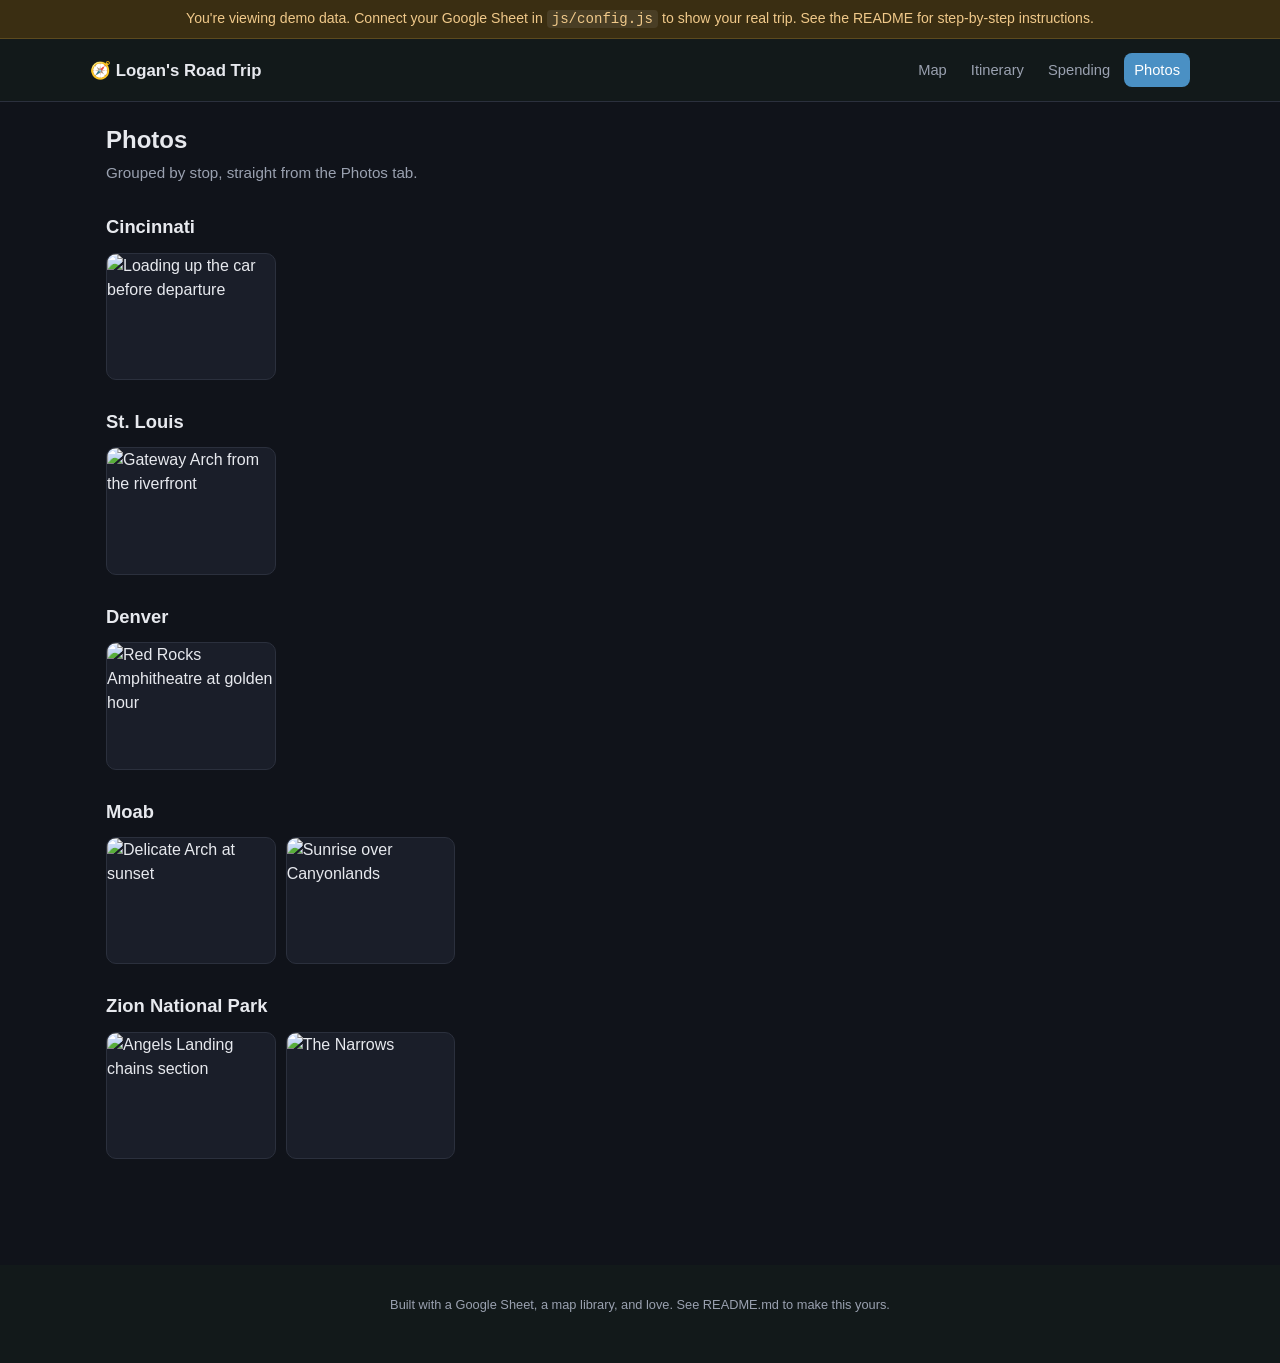
==== gallery.html @ 105e49d4 "Change route line to light blue instead of grey Co-Authored-By: Claude Sonnet 5 <noreply@anthropic.c" ====
<!DOCTYPE html>
<html lang="en">
<head>
<meta charset="UTF-8">
<meta name="viewport" content="width=device-width, initial-scale=1.0">
<title>Photos</title>
<link rel="icon" href="data:image/svg+xml,<svg xmlns=%22http://www.w3.org/2000/svg%22 viewBox=%220 0 100 100%22><text y=%22.9em%22 font-size=%2290%22>🧭</text></svg>">
<link rel="stylesheet" href="css/style.css?v=12">
</head>
<body>
<header class="site-header">
  <div class="header-inner">
    <a class="site-title" href="index.html">🧭 <span id="trip-name">Road Trip</span></a>
    <nav class="main-nav">
      <a class="nav-link" href="index.html">Map</a>
      <a class="nav-link" href="itinerary.html">Itinerary</a>
      <a class="nav-link" href="spending.html">Spending</a>
      <a class="nav-link" href="gallery.html">Photos</a>
    </nav>
  </div>
</header>

<main>
  <h1>Photos</h1>
  <p class="subtitle">Grouped by stop, straight from the Photos tab.</p>

  <div id="gallery-container"></div>
  <div class="empty-state" id="empty-state" hidden>No photos added yet.</div>
</main>

<footer class="site-footer">Built with a Google Sheet, a map library, and love. See README.md to make this yours.</footer>

<script src="vendor/papaparse.min.js"></script>
<script src="js/config.js?v=12"></script>
<script src="js/data.js?v=12"></script>
<script src="js/gallery.js?v=12"></script>
</body>
</html>
---- css/style.css ----
:root {
  color-scheme: dark;

  --bg: #10131a;
  --bg-deep: #12191a;       /* header/footer — a touch greener, for variety */
  --surface: #1a1e29;
  --surface-alt: #222634;
  --text: #e7e9ee;
  --text-muted: #9aa1b0;
  --border: #2b303d;
  --accent: #4a90c4;
  --accent-dark: #396f9c;
  --radius: 10px;
  --shadow: 0 1px 3px rgba(0, 0, 0, 0.5), 0 1px 2px rgba(0, 0, 0, 0.4);

  --visited: #3fae5a;
  --current: #f2c94c;
  --planned: #e0524d;
  --skipped: #7d8494;
}

* { box-sizing: border-box; }

body {
  margin: 0;
  background: var(--bg);
  color: var(--text);
  font-family: -apple-system, BlinkMacSystemFont, "Segoe UI", Roboto, Helvetica, Arial, sans-serif;
  line-height: 1.5;
}

a { color: var(--accent); }

header.site-header {
  background: var(--bg-deep);
  border-bottom: 1px solid var(--border);
  padding: 14px 16px;
  position: sticky;
  top: 0;
  z-index: 500;
}

.site-header .header-inner {
  max-width: 1100px;
  margin: 0 auto;
  display: flex;
  align-items: center;
  justify-content: space-between;
  flex-wrap: wrap;
  gap: 8px;
}

.site-title {
  font-weight: 700;
  font-size: 1.05rem;
  text-decoration: none;
  color: var(--text);
  white-space: nowrap;
}

nav.main-nav {
  display: flex;
  gap: 4px;
  flex-wrap: wrap;
}

.nav-link {
  text-decoration: none;
  color: var(--text-muted);
  padding: 6px 10px;
  border-radius: 8px;
  font-size: 0.92rem;
  font-weight: 500;
}

.nav-link:hover { background: var(--surface-alt); }
.nav-link.active { background: var(--accent); color: #fff; }

main {
  max-width: 1100px;
  margin: 0 auto;
  padding: 20px 16px 60px;
}

.demo-banner {
  background: #3a2e12;
  border-bottom: 1px solid #5c4a1e;
  color: #f0c98a;
  text-align: center;
  padding: 8px 12px;
  font-size: 0.88rem;
}

.demo-banner code {
  background: rgba(255, 255, 255, 0.08);
  padding: 1px 5px;
  border-radius: 4px;
}

h1 { font-size: 1.5rem; margin: 0 0 4px; }
h2 { font-size: 1.15rem; margin: 28px 0 12px; }
.subtitle { color: var(--text-muted); margin: 0 0 18px; font-size: 0.95rem; }

.card {
  background: var(--surface);
  border: 1px solid var(--border);
  border-radius: var(--radius);
  box-shadow: var(--shadow);
  padding: 16px;
}

/* Stat strip on the home page */
.stat-strip {
  display: grid;
  grid-template-columns: repeat(auto-fit, minmax(120px, 1fr));
  gap: 10px;
  margin-bottom: 18px;
}
.stat-box {
  background: var(--surface);
  border: 1px solid var(--border);
  border-radius: var(--radius);
  padding: 12px 14px;
  text-align: center;
}
.stat-box .num { font-size: 1.4rem; font-weight: 700; }
.stat-box .label { font-size: 0.78rem; color: var(--text-muted); text-transform: uppercase; letter-spacing: 0.03em; }

/* Map */
#map {
  height: 62vh;
  min-height: 360px;
  width: 100%;
  border-radius: var(--radius);
  border: 1px solid var(--border);
  background: var(--bg-deep);
}

.legend {
  display: flex;
  flex-wrap: wrap;
  gap: 14px;
  margin: 10px 0 18px;
  font-size: 0.85rem;
  color: var(--text-muted);
}
.legend .dot {
  display: inline-block;
  width: 10px;
  height: 10px;
  border-radius: 50%;
  margin-right: 5px;
  vertical-align: middle;
}

.status-badge {
  display: inline-block;
  padding: 2px 9px;
  border-radius: 999px;
  font-size: 0.72rem;
  font-weight: 700;
  text-transform: uppercase;
  letter-spacing: 0.03em;
}

/* Dark-theme the Leaflet chrome so it matches the rest of the page */
.leaflet-popup-content-wrapper, .leaflet-popup-tip {
  background: var(--surface);
  color: var(--text);
}
.leaflet-popup-content { font-size: 0.9rem; min-width: 180px; }
.leaflet-popup-content h3 { margin: 0 0 4px; font-size: 1rem; color: var(--text); }
.popup-row { color: var(--text-muted); font-size: 0.82rem; margin-top: 2px; }
.leaflet-popup-close-button { color: var(--text-muted) !important; }
.leaflet-container a.leaflet-popup-close-button:hover { color: var(--text) !important; }

.leaflet-control-zoom a {
  background: var(--surface) !important;
  color: var(--text) !important;
  border-color: var(--border) !important;
}
.leaflet-control-zoom a:hover { background: var(--surface-alt) !important; }

.leaflet-control-attribution {
  background: rgba(16, 19, 26, 0.85) !important;
  color: var(--text-muted) !important;
}
.leaflet-control-attribution a { color: var(--text-muted) !important; }

/* Itinerary */
.filter-row {
  display: flex;
  gap: 6px;
  flex-wrap: wrap;
  margin-bottom: 16px;
}
.filter-btn {
  background: var(--surface);
  border: 1px solid var(--border);
  border-radius: 999px;
  padding: 6px 14px;
  font-size: 0.85rem;
  cursor: pointer;
  color: var(--text);
}
.filter-btn.active { background: var(--accent); color: #fff; border-color: var(--accent); }

.stop-list {
  display: flex;
  flex-direction: column;
  gap: 12px;
}

.stop-card {
  display: grid;
  grid-template-columns: 90px 1fr;
  gap: 14px;
  padding: 14px;
}
.stop-card .date-col {
  text-align: center;
  border-right: 1px solid var(--border);
  padding-right: 12px;
}
.stop-card .date-col .day { font-size: 1.3rem; font-weight: 700; }
.stop-card .date-col .month { font-size: 0.78rem; color: var(--text-muted); text-transform: uppercase; }
.stop-card h3 { margin: 0 0 4px; font-size: 1.05rem; display: flex; align-items: center; gap: 8px; flex-wrap: wrap; }
.stop-meta {
  display: flex;
  flex-wrap: wrap;
  gap: 4px 14px;
  font-size: 0.83rem;
  color: var(--text-muted);
  margin: 6px 0;
}
.stop-notes { font-size: 0.88rem; margin-top: 6px; }
.stars { color: var(--current); letter-spacing: 1px; }

@media (max-width: 480px) {
  .stop-card { grid-template-columns: 60px 1fr; }
}

/* Spending */
.spend-summary-grid {
  display: grid;
  grid-template-columns: repeat(auto-fit, minmax(220px, 1fr));
  gap: 14px;
  margin-bottom: 20px;
}
.budget-bar-track {
  background: var(--border);
  border-radius: 999px;
  height: 10px;
  overflow: hidden;
  margin-top: 8px;
}
.budget-bar-fill {
  height: 100%;
  background: var(--accent);
}
table.spend-table {
  width: 100%;
  border-collapse: collapse;
  font-size: 0.88rem;
}
table.spend-table th, table.spend-table td {
  text-align: left;
  padding: 8px 10px;
  border-bottom: 1px solid var(--border);
}
table.spend-table th { color: var(--text-muted); font-weight: 600; font-size: 0.78rem; text-transform: uppercase; }
.chart-wrap { max-width: 520px; margin: 0 auto 8px; }

/* Gallery */
.gallery-group { margin-bottom: 26px; }
.gallery-grid {
  display: grid;
  grid-template-columns: repeat(auto-fill, minmax(150px, 1fr));
  gap: 10px;
}
.gallery-item {
  border-radius: var(--radius);
  overflow: hidden;
  cursor: pointer;
  border: 1px solid var(--border);
  background: var(--surface);
  aspect-ratio: 4 / 3;
}
.gallery-item img { width: 100%; height: 100%; object-fit: cover; display: block; }

.lightbox {
  position: fixed;
  inset: 0;
  background: rgba(0,0,0,0.9);
  display: flex;
  align-items: center;
  justify-content: center;
  flex-direction: column;
  z-index: 1000;
  padding: 20px;
}
.lightbox img { max-width: 100%; max-height: 78vh; border-radius: 6px; }
.lightbox .caption { color: var(--text); margin-top: 12px; text-align: center; font-size: 0.9rem; }
.lightbox .close-btn {
  position: absolute;
  top: 16px; right: 20px;
  color: var(--text);
  font-size: 1.8rem;
  background: none;
  border: none;
  cursor: pointer;
  line-height: 1;
}

.empty-state {
  text-align: center;
  color: var(--text-muted);
  padding: 40px 20px;
}

footer.site-footer {
  background: var(--bg-deep);
  text-align: center;
  color: var(--text-muted);
  font-size: 0.8rem;
  padding: 30px 16px 50px;
  margin-top: 20px;
}
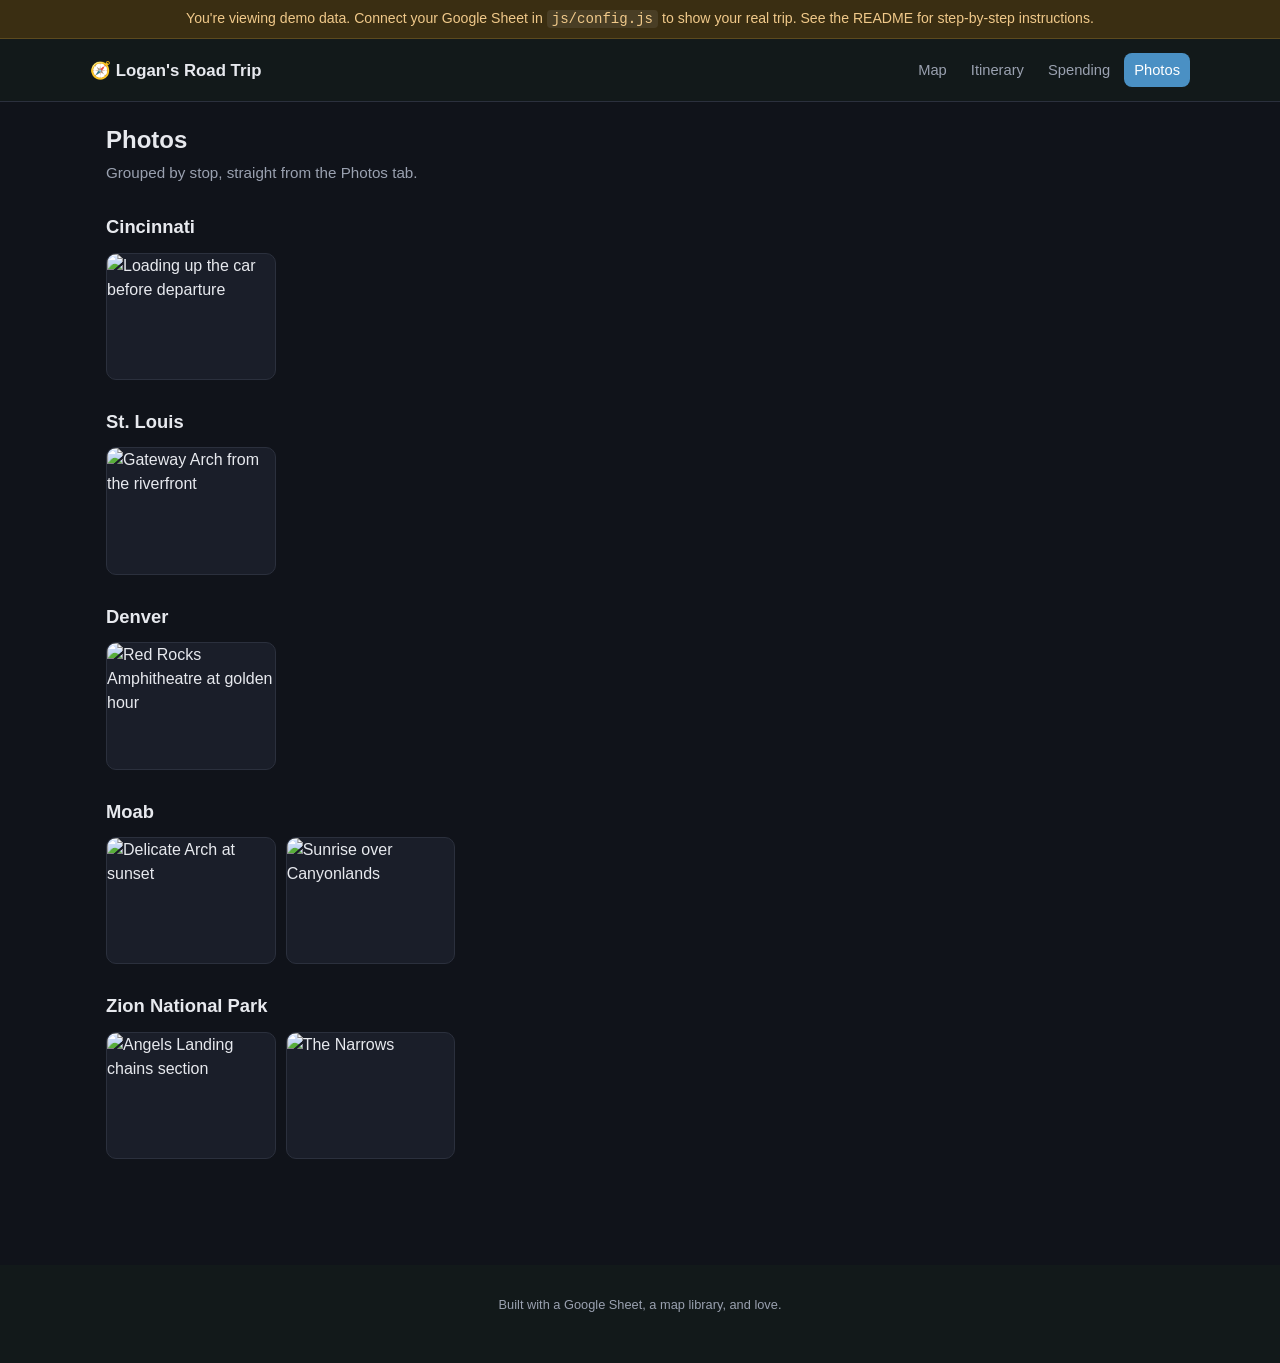
==== commit 0257a0b8: "Trim footer/subtitle text and drop the transaction list from Spending - Footer no longer says "See R" ====
--- a/gallery.html
+++ b/gallery.html
@@ -5,7 +5,7 @@
 <meta name="viewport" content="width=device-width, initial-scale=1.0">
 <title>Photos</title>
 <link rel="icon" href="data:image/svg+xml,<svg xmlns=%22http://www.w3.org/2000/svg%22 viewBox=%220 0 100 100%22><text y=%22.9em%22 font-size=%2290%22>🧭</text></svg>">
-<link rel="stylesheet" href="css/style.css?v=12">
+<link rel="stylesheet" href="css/style.css?v=16">
 </head>
 <body>
 <header class="site-header">
@@ -28,11 +28,11 @@
   <div class="empty-state" id="empty-state" hidden>No photos added yet.</div>
 </main>
 
-<footer class="site-footer">Built with a Google Sheet, a map library, and love. See README.md to make this yours.</footer>
+<footer class="site-footer">Built with a Google Sheet, a map library, and love.</footer>
 
 <script src="vendor/papaparse.min.js"></script>
-<script src="js/config.js?v=12"></script>
-<script src="js/data.js?v=12"></script>
-<script src="js/gallery.js?v=12"></script>
+<script src="js/config.js?v=16"></script>
+<script src="js/data.js?v=16"></script>
+<script src="js/gallery.js?v=16"></script>
 </body>
 </html>
--- a/css/style.css
+++ b/css/style.css
@@ -127,14 +127,56 @@
 .stat-box .label { font-size: 0.78rem; color: var(--text-muted); text-transform: uppercase; letter-spacing: 0.03em; }
 
 /* Map */
+.map-layout {
+  display: flex;
+  flex-wrap: wrap;
+  gap: 16px;
+  align-items: flex-start;
+}
 #map {
-  height: 62vh;
-  min-height: 360px;
-  width: 100%;
+  flex: 1 1 500px;
+  min-width: 0;
+  height: 74vh;
+  min-height: 440px;
   border-radius: var(--radius);
   border: 1px solid var(--border);
   background: var(--bg-deep);
 }
+
+.ranking-panel {
+  flex: 1 1 220px;
+  max-width: 100%;
+  max-height: 55vh;
+  padding: 12px;
+  overflow-y: auto;
+}
+.ranking-list {
+  list-style: none;
+  margin: 0;
+  padding: 0;
+  display: flex;
+  flex-direction: column;
+  gap: 10px;
+}
+.ranking-list li {
+  display: flex;
+  align-items: center;
+  gap: 10px;
+}
+.ranking-rank {
+  flex: 0 0 26px;
+  height: 26px;
+  border-radius: 50%;
+  background: var(--accent);
+  color: #fff;
+  display: flex;
+  align-items: center;
+  justify-content: center;
+  font-weight: 700;
+  font-size: 0.8rem;
+}
+.ranking-info .name { font-weight: 600; font-size: 0.88rem; }
+.ranking-info .score { color: var(--text-muted); font-size: 0.78rem; }
 
 .legend {
   display: flex;
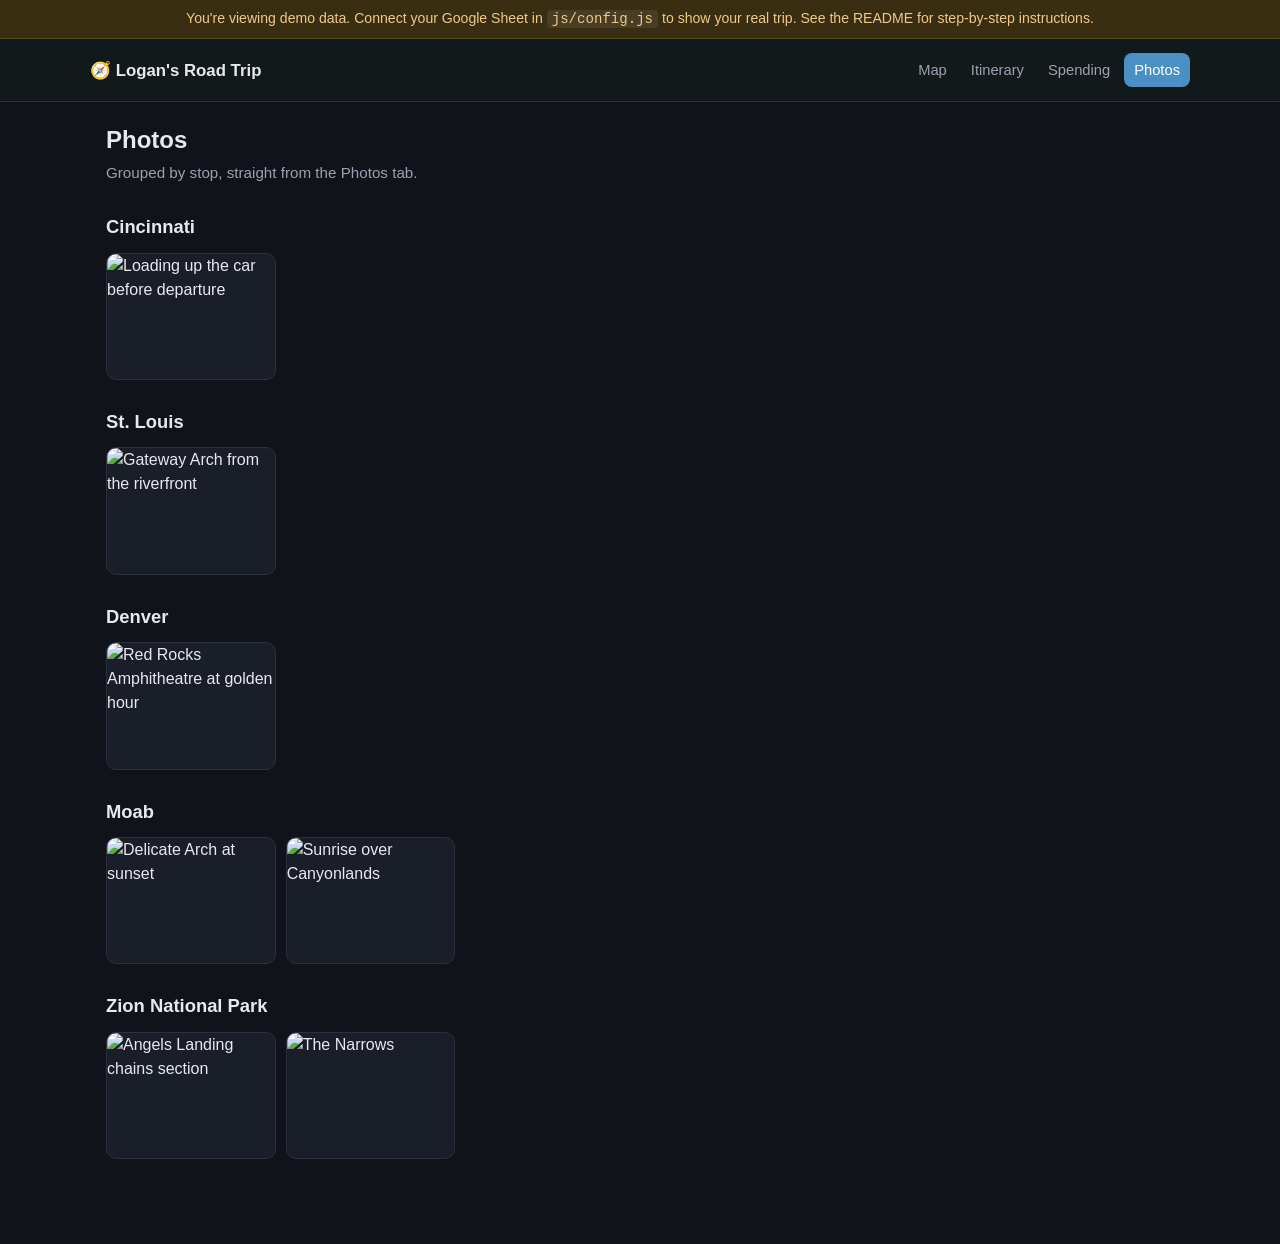
==== commit 10956af7: "Remove the footer entirely Also drops the now-unused footer.site-footer CSS rule.  Co-Authored-By: C" ====
--- a/gallery.html
+++ b/gallery.html
@@ -5,7 +5,7 @@
 <meta name="viewport" content="width=device-width, initial-scale=1.0">
 <title>Photos</title>
 <link rel="icon" href="data:image/svg+xml,<svg xmlns=%22http://www.w3.org/2000/svg%22 viewBox=%220 0 100 100%22><text y=%22.9em%22 font-size=%2290%22>🧭</text></svg>">
-<link rel="stylesheet" href="css/style.css?v=16">
+<link rel="stylesheet" href="css/style.css?v=17">
 </head>
 <body>
 <header class="site-header">
@@ -28,11 +28,10 @@
   <div class="empty-state" id="empty-state" hidden>No photos added yet.</div>
 </main>
 
-<footer class="site-footer">Built with a Google Sheet, a map library, and love.</footer>
 
 <script src="vendor/papaparse.min.js"></script>
-<script src="js/config.js?v=16"></script>
-<script src="js/data.js?v=16"></script>
-<script src="js/gallery.js?v=16"></script>
+<script src="js/config.js?v=17"></script>
+<script src="js/data.js?v=17"></script>
+<script src="js/gallery.js?v=17"></script>
 </body>
 </html>
--- a/css/style.css
+++ b/css/style.css
@@ -359,12 +359,3 @@
   color: var(--text-muted);
   padding: 40px 20px;
 }
-
-footer.site-footer {
-  background: var(--bg-deep);
-  text-align: center;
-  color: var(--text-muted);
-  font-size: 0.8rem;
-  padding: 30px 16px 50px;
-  margin-top: 20px;
-}
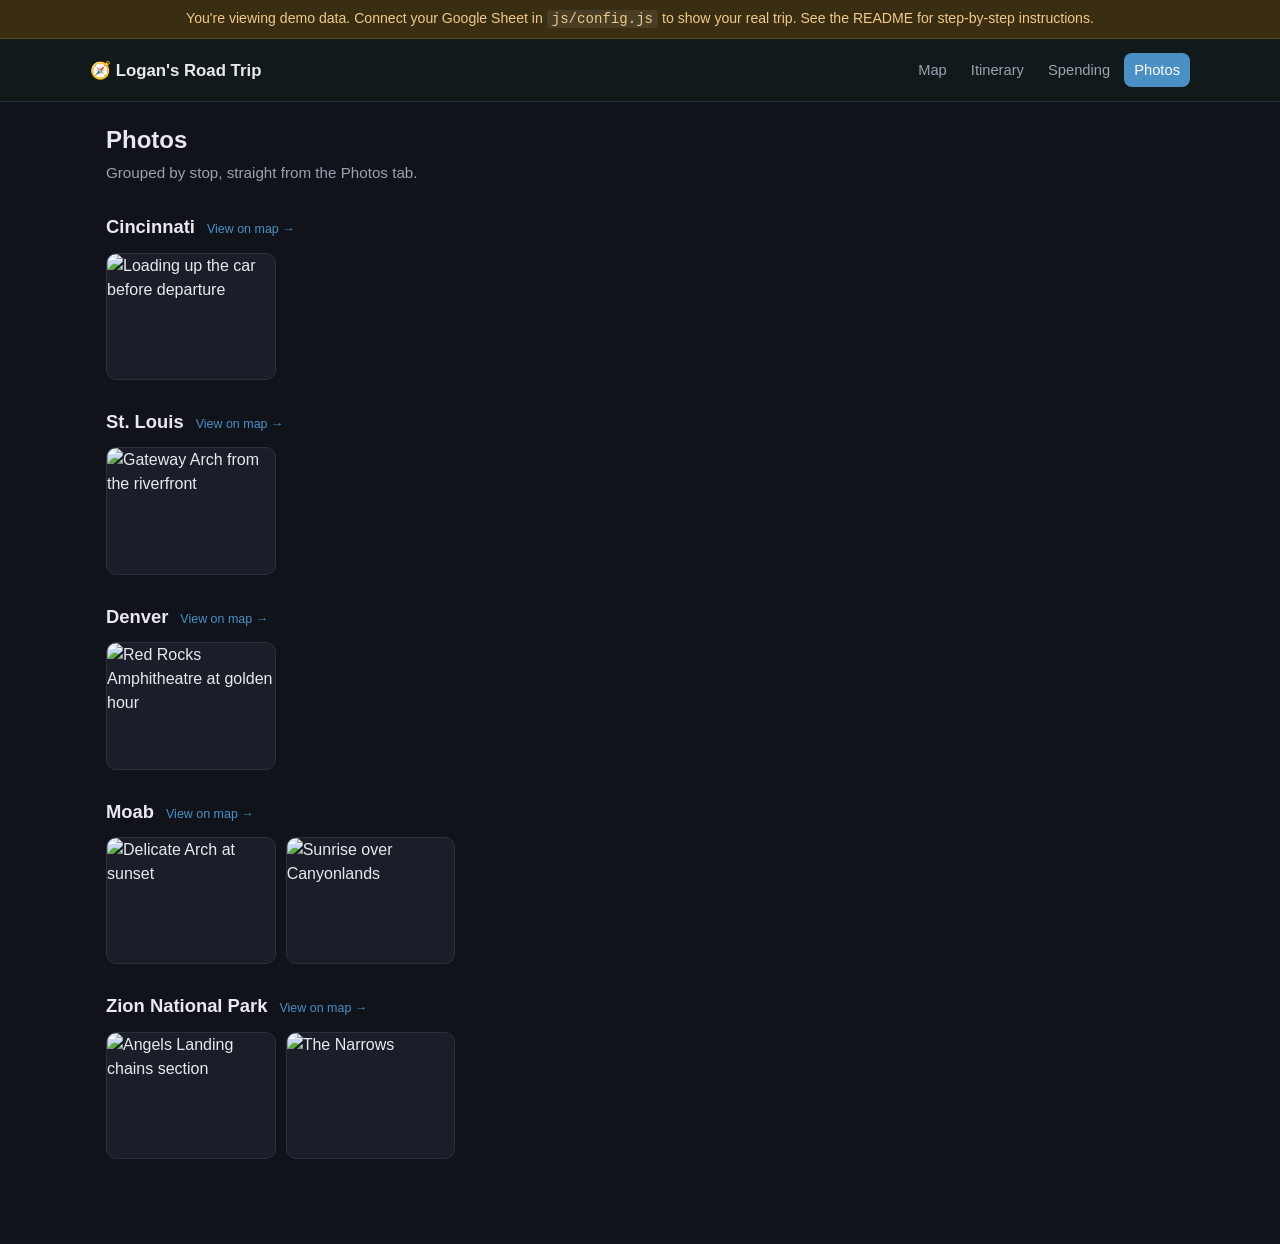
==== commit c0baf1b4: "Make the map the centerpiece and link the pages together The site was four pages that shared a heade" ====
--- a/gallery.html
+++ b/gallery.html
@@ -5,7 +5,20 @@
 <meta name="viewport" content="width=device-width, initial-scale=1.0">
 <title>Photos</title>
 <link rel="icon" href="data:image/svg+xml,<svg xmlns=%22http://www.w3.org/2000/svg%22 viewBox=%220 0 100 100%22><text y=%22.9em%22 font-size=%2290%22>🧭</text></svg>">
-<link rel="stylesheet" href="css/style.css?v=17">
+<meta name="description" content="Photos from the road, grouped by the stop they were taken at.">
+<meta property="og:type" content="website">
+<meta property="og:site_name" content="Logan's Road Trip">
+<meta property="og:title" content="Logan's Road Trip — Photos">
+<meta property="og:description" content="Photos from the road, grouped by the stop they were taken at.">
+<meta property="og:url" content="https://loganbrose.github.io/Road_Trip/gallery.html">
+<meta property="og:image" content="https://loganbrose.github.io/Road_Trip/assets/og-cover.png">
+<meta property="og:image:width" content="1200">
+<meta property="og:image:height" content="630">
+<meta name="twitter:card" content="summary_large_image">
+<meta name="twitter:title" content="Logan's Road Trip — Photos">
+<meta name="twitter:description" content="Photos from the road, grouped by the stop they were taken at.">
+<meta name="twitter:image" content="https://loganbrose.github.io/Road_Trip/assets/og-cover.png">
+<link rel="stylesheet" href="css/style.css?v=19">
 </head>
 <body>
 <header class="site-header">
@@ -30,8 +43,8 @@
 
 
 <script src="vendor/papaparse.min.js"></script>
-<script src="js/config.js?v=17"></script>
-<script src="js/data.js?v=17"></script>
-<script src="js/gallery.js?v=17"></script>
+<script src="js/config.js?v=19"></script>
+<script src="js/data.js?v=19"></script>
+<script src="js/gallery.js?v=19"></script>
 </body>
 </html>
--- a/css/style.css
+++ b/css/style.css
@@ -194,6 +194,16 @@
   margin-right: 5px;
   vertical-align: middle;
 }
+/* Swatches for the two route lines, drawn to match the map's own dashes. */
+.legend .line {
+  display: inline-block;
+  width: 16px;
+  height: 0;
+  margin-right: 5px;
+  vertical-align: middle;
+}
+.legend .line.driven { border-top: 3px solid #5dade2; }
+.legend .line.ahead { border-top: 2px dashed var(--planned); opacity: 0.6; }
 
 .status-badge {
   display: inline-block;
@@ -312,6 +322,8 @@
 }
 table.spend-table th { color: var(--text-muted); font-weight: 600; font-size: 0.78rem; text-transform: uppercase; }
 .chart-wrap { max-width: 520px; margin: 0 auto 8px; }
+/* The cumulative-spend line wants the full card width, not the doughnut's square. */
+.chart-wrap.wide { max-width: none; height: 240px; }
 
 /* Gallery */
 .gallery-group { margin-bottom: 26px; }
@@ -354,8 +366,161 @@
   line-height: 1;
 }
 
+/* Paging arrows. Sized for a thumb (44px) rather than a mouse pointer. */
+.lightbox .nav-btn {
+  position: absolute;
+  top: 50%;
+  transform: translateY(-50%);
+  width: 44px;
+  height: 44px;
+  display: flex;
+  align-items: center;
+  justify-content: center;
+  color: var(--text);
+  font-size: 2.2rem;
+  background: rgba(0, 0, 0, 0.35);
+  border: none;
+  border-radius: 50%;
+  cursor: pointer;
+  line-height: 1;
+  padding: 0 0 4px;
+}
+.lightbox .nav-btn:hover { background: rgba(255, 255, 255, 0.15); }
+.lightbox .nav-btn.prev { left: 12px; }
+.lightbox .nav-btn.next { right: 12px; }
+
 .empty-state {
   text-align: center;
   color: var(--text-muted);
   padding: 40px 20px;
 }
+
+/* ---------------------------------------------------------------------------
+   "Right now" strip — the one-line answer to where the trip currently is.
+   --------------------------------------------------------------------------- */
+.now-strip {
+  background: linear-gradient(135deg, var(--surface) 0%, var(--surface-alt) 100%);
+  border: 1px solid var(--border);
+  border-left: 3px solid var(--current);
+  border-radius: var(--radius);
+  padding: 14px 16px;
+  margin-bottom: 14px;
+}
+.now-strip .now-text {
+  font-size: 1rem;
+  font-weight: 600;
+  line-height: 1.4;
+}
+.now-strip .now-progress {
+  display: flex;
+  align-items: center;
+  gap: 12px;
+  margin-top: 10px;
+}
+.now-strip .budget-bar-track { flex: 1; margin-top: 0; }
+.now-strip .budget-bar-fill { background: var(--visited); transition: width 900ms ease-out; }
+.now-strip .now-progress-label {
+  font-size: 0.76rem;
+  color: var(--text-muted);
+  white-space: nowrap;
+}
+
+/* ---------------------------------------------------------------------------
+   Trip playback — the on-map play button, the moving car, and its HUD.
+   --------------------------------------------------------------------------- */
+.playback-control { margin: 0 0 8px 8px; }
+.playback-btn {
+  background: var(--surface);
+  border: 1px solid var(--border);
+  border-radius: 999px;
+  color: var(--text);
+  cursor: pointer;
+  font-size: 0.85rem;
+  font-weight: 600;
+  padding: 8px 16px;
+  box-shadow: var(--shadow);
+}
+.playback-btn:hover { background: var(--surface-alt); }
+
+.trip-car {
+  font-size: 22px;
+  line-height: 28px;
+  text-align: center;
+  filter: drop-shadow(0 2px 3px rgba(0, 0, 0, 0.7));
+}
+
+.trip-hud {
+  background: rgba(26, 30, 41, 0.92);
+  border: 1px solid var(--border);
+  border-radius: var(--radius);
+  box-shadow: var(--shadow);
+  padding: 10px 14px;
+  min-width: 150px;
+  margin: 8px 8px 0 0;
+}
+.trip-hud .hud-name { font-weight: 700; font-size: 0.95rem; }
+.trip-hud .hud-sub { color: var(--text-muted); font-size: 0.78rem; }
+
+/* ---------------------------------------------------------------------------
+   Cross-links between the map, the itinerary, the gallery and spending.
+   --------------------------------------------------------------------------- */
+.popup-thumb {
+  width: 100%;
+  height: 110px;
+  object-fit: cover;
+  border-radius: 6px;
+  display: block;
+  margin-bottom: 8px;
+}
+.popup-links {
+  display: flex;
+  flex-direction: column;
+  gap: 2px;
+  margin-top: 8px;
+  padding-top: 8px;
+  border-top: 1px solid var(--border);
+}
+.popup-links a { font-size: 0.82rem; text-decoration: none; }
+.popup-links a:hover { text-decoration: underline; }
+
+.stop-card h3 .stop-link { color: var(--text); text-decoration: none; }
+.stop-card h3 .stop-link:hover { color: var(--accent); }
+
+.photo-chip {
+  background: var(--surface-alt);
+  border: 1px solid var(--border);
+  border-radius: 999px;
+  color: var(--text-muted);
+  font-size: 0.72rem;
+  font-weight: 600;
+  padding: 2px 9px;
+  text-decoration: none;
+}
+.photo-chip:hover { color: var(--text); border-color: var(--accent); }
+
+.ranking-info .name { color: var(--text); text-decoration: none; }
+.ranking-info .name:hover { color: var(--accent); }
+
+.gallery-group h2 {
+  display: flex;
+  align-items: baseline;
+  gap: 12px;
+  flex-wrap: wrap;
+}
+.group-map-link { font-size: 0.78rem; font-weight: 500; text-decoration: none; }
+.group-map-link:hover { text-decoration: underline; }
+
+/* A group or table row arrived at via #stop=… gets a moment of emphasis. */
+.gallery-group.is-target h2,
+.spend-table tr.is-target td {
+  animation: target-flash 2.4s ease-out;
+}
+@keyframes target-flash {
+  0%, 40% { background: rgba(74, 144, 196, 0.22); }
+  100% { background: transparent; }
+}
+.gallery-group.is-target h2 { border-radius: 6px; padding-left: 6px; margin-left: -6px; }
+
+@media (prefers-reduced-motion: reduce) {
+  * { animation-duration: 0.01ms !important; transition-duration: 0.01ms !important; }
+}
